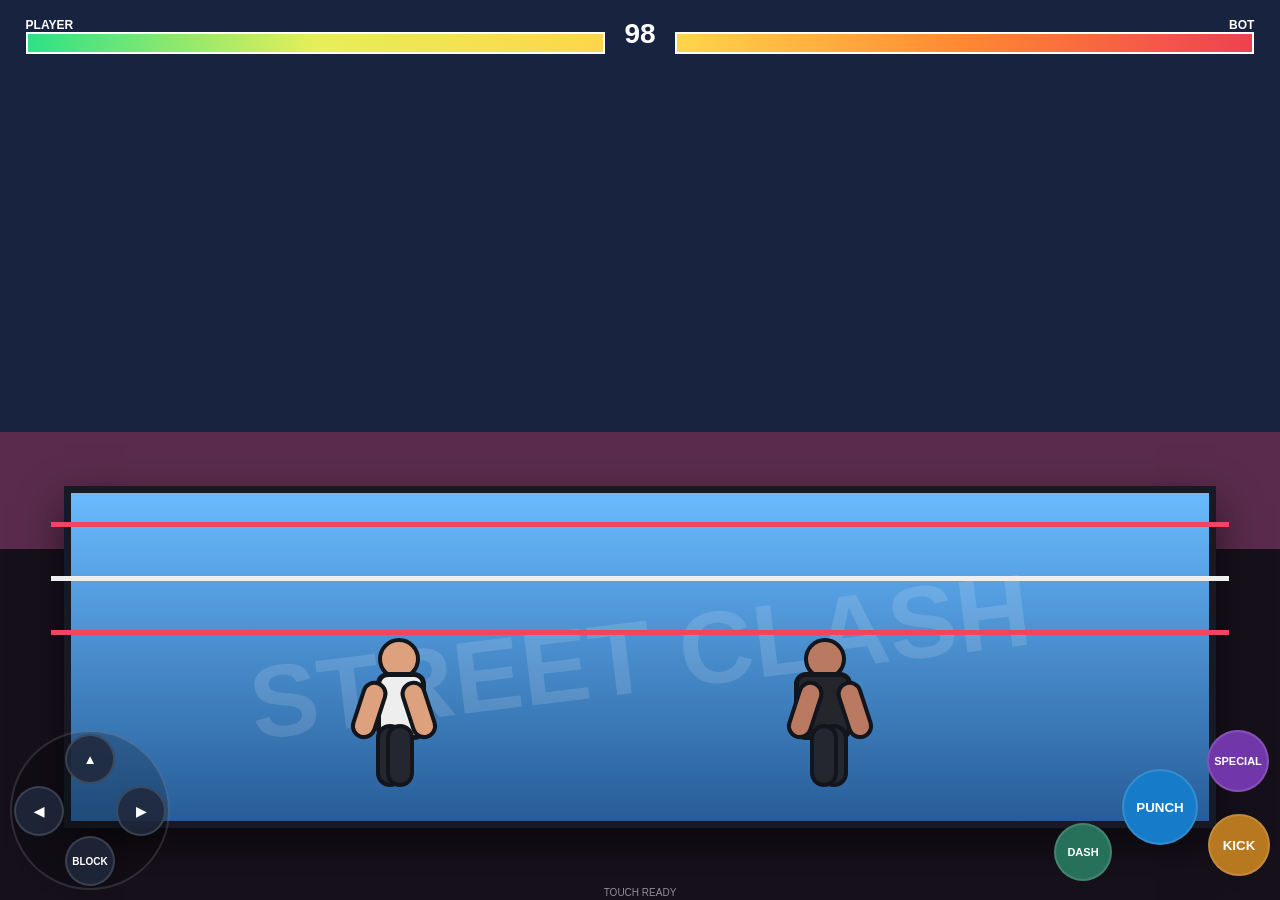
==== street-clash/play.html @ 2c6112df "Add robust Street Clash mobile play page" ====
<!doctype html><html><head><meta charset="utf-8"><meta name="viewport" content="width=device-width,initial-scale=1,maximum-scale=1,user-scalable=no"><title>Street Clash</title><style>html,body{margin:0;height:100%;overflow:hidden;background:#101522;font-family:Arial;touch-action:none}#g{position:fixed;inset:0;background:linear-gradient(#182340 0 48%,#5a2b4c 48% 61%,#16101a 61%);overflow:hidden}.ring{position:absolute;left:5%;right:5%;top:54%;bottom:8%;background:linear-gradient(#69baff,#275d98);border:7px solid #171925;box-shadow:0 18px 40px #0008}.ring:after{content:'STREET CLASH';position:absolute;left:50%;top:50%;transform:translate(-50%,-50%) rotate(-7deg);font:bold 8vw Arial;color:#fff2;white-space:nowrap}.rope{position:absolute;left:4%;right:4%;height:5px;background:#f04460;z-index:2}.r1{top:58%}.r2{top:64%;background:#eee}.r3{top:70%}.hud{position:absolute;left:2%;right:2%;top:2%;display:flex;gap:10px;color:#fff;font:bold 12px Arial;z-index:10}.side{flex:1}.side:last-child{text-align:right}.bar{height:18px;border:2px solid #fff;background:#111827}.hp{height:100%;width:100%;background:linear-gradient(90deg,#2ee186,#e6ef59,#ffd54b)}#bhp{margin-left:auto;background:linear-gradient(90deg,#ffd54b,#ff8833,#ef4050)}#t{width:50px;text-align:center;font-size:28px}.f{position:absolute;bottom:14%;width:72px;height:148px;z-index:5;transform-origin:50% 100%}.p{left:28%}.b{left:68%;transform:scaleX(-1)}.head{position:absolute;left:20px;top:12px;width:34px;height:34px;border-radius:50%;background:#dea17d;border:4px solid #12151c}.b .head{background:#b97a61}.body{position:absolute;left:18px;top:46px;width:40px;height:58px;border-radius:12px;background:#eee;border:5px solid #12151c}.b .body{left:14px;width:48px;background:#25262c}.arm,.leg{position:absolute;border:4px solid #12151c;border-radius:14px;transform-origin:50% 8px}.arm{top:55px;width:18px;height:52px;background:#dea17d}.b .arm{background:#b97a61}.a1{left:5px;transform:rotate(18deg)}.a2{right:5px;transform:rotate(-18deg)}.leg{top:98px;width:20px;height:55px;background:#242630}.l1{left:18px}.l2{right:16px}.punch .a2{transform:rotate(-90deg) translateY(40px);height:72px}.kick .l2{transform:rotate(-82deg) translateY(40px);height:78px}.block .a1{left:24px;top:45px;transform:rotate(-52deg)}.block .a2{right:24px;top:45px;transform:rotate(55deg)}.jump{animation:j .45s ease-out}@keyframes j{45%{margin-bottom:105px}}.hit{filter:brightness(2);animation:h .15s}@keyframes h{50%{margin-left:10px}}#msg{position:absolute;left:0;right:0;top:26%;text-align:center;color:#fff;font:bold 10vw Arial;text-shadow:0 4px #101420,0 0 16px #4bdcff;z-index:11;opacity:0}.shot{position:absolute;width:32px;height:32px;border-radius:50%;background:radial-gradient(circle,#fff 0 20%,#4bdcff 25% 50%,transparent 72%);z-index:8}.enemyshot{background:radial-gradient(circle,#fff 0 20%,#ffb64b 25% 50%,transparent 72%)}#c{position:absolute;inset:0;z-index:20;pointer-events:none}.pad{position:absolute;left:10px;bottom:10px;width:156px;height:156px;border-radius:50%;background:#0003;border:2px solid #fff2;pointer-events:auto}.acts{position:absolute;right:8px;bottom:8px;width:220px;height:170px;pointer-events:auto}.btn{position:absolute;border:0;border-radius:50%;color:#fff;font-weight:bold;background:#20283bdd;box-shadow:inset 0 0 0 2px #fff2;touch-action:none}.btn:active{filter:brightness(1.6)}#L{left:2px;top:54px;width:50px;height:50px}#R{right:2px;top:54px;width:50px;height:50px}#J{left:53px;top:2px;width:50px;height:50px}#BL{left:53px;bottom:2px;width:50px;height:50px;font-size:10px}#P{right:74px;top:47px;width:76px;height:76px;background:#167cc9}#K{right:2px;top:92px;width:62px;height:62px;background:#b87820}#S{right:3px;top:8px;width:62px;height:62px;background:#7137aa;font-size:11px}#D{left:2px;top:101px;width:58px;height:58px;background:#27715a;font-size:11px}#dbg{position:absolute;left:50%;bottom:2px;transform:translateX(-50%);color:#fff8;font-size:10px;z-index:30}@media(max-height:430px){.pad{transform:scale(.8);transform-origin:left bottom}.acts{transform:scale(.8);transform-origin:right bottom}}</style></head><body><div id="g"><div class="hud"><div class="side">PLAYER<div class="bar"><div id="php" class="hp"></div></div></div><div id="t">99</div><div class="side">BOT<div class="bar"><div id="bhp" class="hp"></div></div></div></div><div class="ring"></div><div class="rope r1"></div><div class="rope r2"></div><div class="rope r3"></div><div id="p" class="f p"><div class="head"></div><div class="body"></div><div class="arm a1"></div><div class="arm a2"></div><div class="leg l1"></div><div class="leg l2"></div></div><div id="b" class="f b"><div class="head"></div><div class="body"></div><div class="arm a1"></div><div class="arm a2"></div><div class="leg l1"></div><div class="leg l2"></div></div><div id="msg">FIGHT!</div><div id="c"><div class="pad"><button class="btn" id="L">◀</button><button class="btn" id="R">▶</button><button class="btn" id="J">▲</button><button class="btn" id="BL">BLOCK</button></div><div class="acts"><button class="btn" id="P">PUNCH</button><button class="btn" id="K">KICK</button><button class="btn" id="S">SPECIAL</button><button class="btn" id="D">DASH</button></div></div><div id="dbg">TOUCH READY</div></div><script>(function(){var pe=document.getElementById('p'),be=document.getElementById('b'),php=document.getElementById('php'),bhp=document.getElementById('bhp'),tm=document.getElementById('t'),msg=document.getElementById('msg'),g=document.getElementById('g'),dbg=document.getElementById('dbg');var P={x:28,hp:100,cool:0,atk:'',block:false,jump:false,hit:false},B={x:68,hp:100,cool:0,atk:'',block:false,hit:false};var held={L:false,R:false};var start=Date.now(),last=Date.now(),over=false;function show(s){msg.textContent=s;msg.style.opacity=1;setTimeout(function(){msg.style.opacity=0},700)}function draw(){pe.style.left=P.x+'%';be.style.left=B.x+'%';php.style.width=P.hp+'%';bhp.style.width=B.hp+'%';pe.classList.toggle('block',P.block);be.classList.toggle('block',B.block);if(P.x>B.x){pe.style.transform='scaleX(-1)';be.style.transform='scaleX(1)'}else{pe.style.transform='scaleX(1)';be.style.transform='scaleX(-1)'}}function damage(a,d,el,n){if(d.block)n=n*.25;d.hp=Math.max(0,d.hp-n);d.hit=true;el.classList.add('hit');setTimeout(function(){d.hit=false;el.classList.remove('hit')},150);if(d.hp<=0&&!over){over=true;show(a===P?'YOU WIN!':'BOT WINS!');setTimeout(reset,1600)}}function attack(a,d,el,type){if(over||a.cool>0||a.hit)return;a.atk=type;if(type==='punch')a.cool=.34;else if(type==='kick')a.cool=.48;else a.cool=.65;el.classList.add(type);var wait=180;if(type==='punch')wait=120;else if(type==='kick')wait=170;setTimeout(function(){if(over)return;if(type==='special'){projectile(a===P);return}var range=type==='punch'?13:17;if(Math.abs(a.x-d.x)<range)damage(a,d,d===P?pe:be,type==='punch'?8:12)},wait);setTimeout(function(){el.classList.remove(type)},420)}function projectile(fromP){var a=fromP?P:B,d=fromP?B:P,s=document.createElement('div');s.className='shot'+(fromP?'':' enemyshot');s.style.left=a.x+'%';s.style.bottom='31%';g.appendChild(s);var x=a.x,dir=d.x>x?1:-1;var iv=setInterval(function(){x+=dir*1.8;s.style.left=x+'%';if(Math.abs(x-d.x)<4){clearInterval(iv);s.remove();damage(a,d,fromP?be:pe,18)}else if(x<-5||x>105){clearInterval(iv);s.remove()}},18)}function jump(){if(P.jump||over)return;P.jump=true;pe.classList.add('jump');setTimeout(function(){P.jump=false;pe.classList.remove('jump')},460)}function reset(){P.x=28;P.hp=100;P.cool=0;P.atk='';P.block=false;P.hit=false;B.x=68;B.hp=100;B.cool=0;B.atk='';B.block=false;B.hit=false;start=Date.now();over=false;show('FIGHT!')}function ai(){if(over)return;var d=Math.abs(P.x-B.x);B.block=false;if(d>16){if(P.x>B.x)B.x+=1;else B.x-=1}else{var r=Math.random();if(P.atk&&r<.25)B.block=true;else if(r<.5)attack(B,P,be,'punch');else if(r<.82)attack(B,P,be,'kick');else if(r<.9)attack(B,P,be,'special')}}setInterval(ai,170);function loop(){var now=Date.now(),dt=(now-last)/1000;if(dt>.05)dt=.05;last=now;if(P.cool>0){P.cool-=dt;if(P.cool<=0)P.atk=''}if(B.cool>0){B.cool-=dt;if(B.cool<=0)B.atk=''}if(!over&&!P.atk&&!P.block){if(held.L)P.x-=25*dt;if(held.R)P.x+=25*dt;P.x=Math.max(7,Math.min(86,P.x))}if(!over){var sec=99-Math.floor((now-start)/1000);if(sec<0)sec=0;tm.textContent=sec;if(sec===0){over=true;show(P.hp===B.hp?'DRAW!':(P.hp>B.hp?'YOU WIN!':'BOT WINS!'));setTimeout(reset,1600)}}draw();requestAnimationFrame(loop)}function hold(id,key){var e=document.getElementById(id);function on(ev){ev.preventDefault();held[key]=true;dbg.textContent=id+' ON'}function off(ev){ev.preventDefault();held[key]=false}e.addEventListener('pointerdown',on);e.addEventListener('pointerup',off);e.addEventListener('pointercancel',off);e.addEventListener('touchstart',on,{passive:false});e.addEventListener('touchend',off,{passive:false});e.addEventListener('touchcancel',off,{passive:false})}function tap(id,fn){var e=document.getElementById(id),lock=false;function fire(ev){ev.preventDefault();if(lock)return;lock=true;setTimeout(function(){lock=false},80);fn();dbg.textContent=id}e.addEventListener('pointerdown',fire);e.addEventListener('touchstart',fire,{passive:false})}hold('L','L');hold('R','R');var bl=document.getElementById('BL');function bon(ev){ev.preventDefault();P.block=true}function boff(ev){ev.preventDefault();P.block=false}bl.addEventListener('pointerdown',bon);bl.addEventListener('pointerup',boff);bl.addEventListener('touchstart',bon,{passive:false});bl.addEventListener('touchend',boff,{passive:false});tap('J',jump);tap('P',function(){attack(P,B,pe,'punch')});tap('K',function(){attack(P,B,pe,'kick')});tap('S',function(){attack(P,B,pe,'special')});tap('D',function(){if(!over){P.x+=B.x>P.x?7:-7;P.x=Math.max(7,Math.min(86,P.x))}});window.addEventListener('error',function(e){dbg.textContent='ERR: '+e.message;dbg.style.color='#ff8080'});show('FIGHT!');draw();requestAnimationFrame(loop)})();</script></body></html>
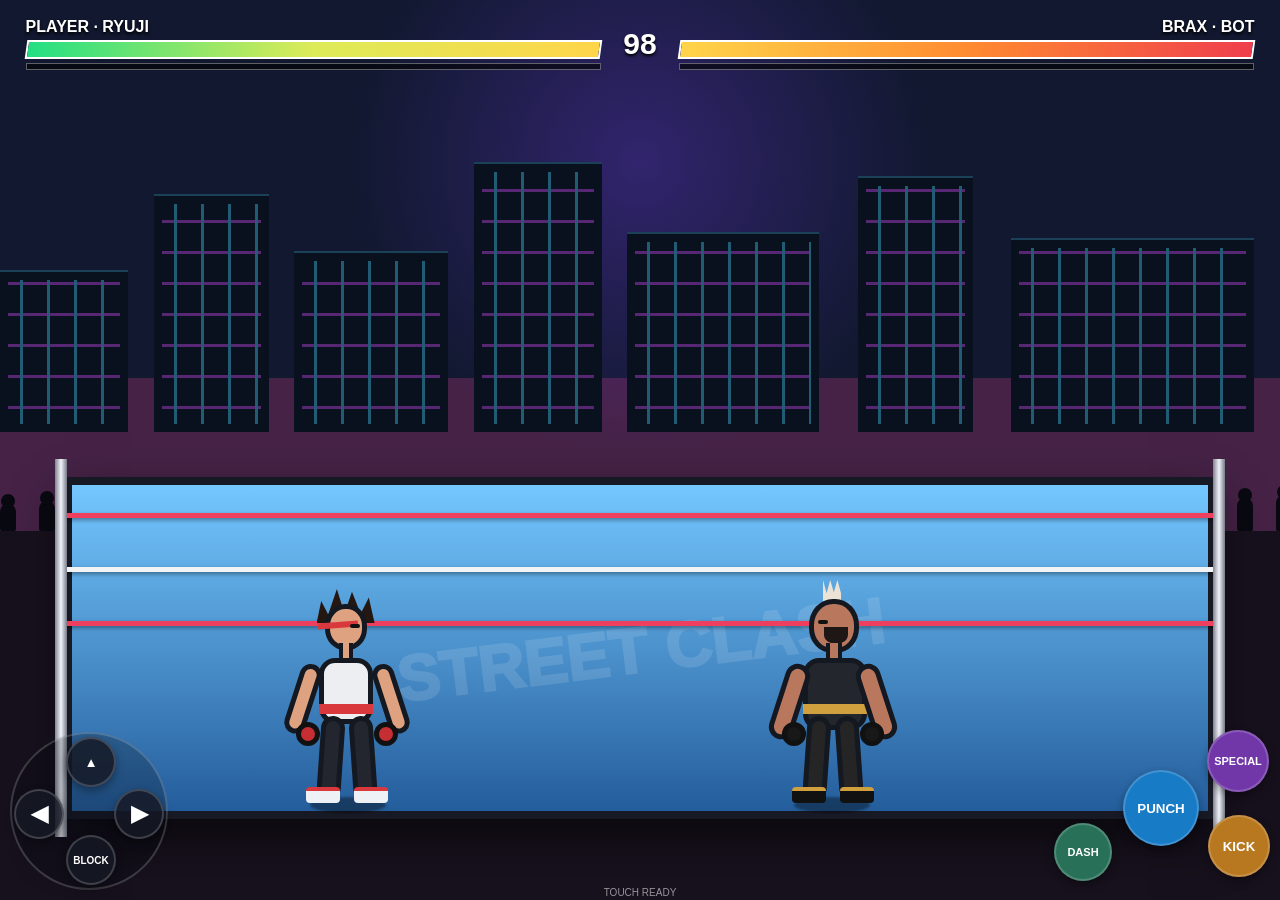
==== commit d2c1222e: "Upgrade Street Clash fighters and mobile controls" ====
--- a/street-clash/play.html
+++ b/street-clash/play.html
@@ -1 +1,66 @@
-<!doctype html><html><head><meta charset="utf-8"><meta name="viewport" content="width=device-width,initial-scale=1,maximum-scale=1,user-scalable=no"><title>Street Clash</title><style>html,body{margin:0;height:100%;overflow:hidden;background:#101522;font-family:Arial;touch-action:none}#g{position:fixed;inset:0;background:linear-gradient(#182340 0 48%,#5a2b4c 48% 61%,#16101a 61%);overflow:hidden}.ring{position:absolute;left:5%;right:5%;top:54%;bottom:8%;background:linear-gradient(#69baff,#275d98);border:7px solid #171925;box-shadow:0 18px 40px #0008}.ring:after{content:'STREET CLASH';position:absolute;left:50%;top:50%;transform:translate(-50%,-50%) rotate(-7deg);font:bold 8vw Arial;color:#fff2;white-space:nowrap}.rope{position:absolute;left:4%;right:4%;height:5px;background:#f04460;z-index:2}.r1{top:58%}.r2{top:64%;background:#eee}.r3{top:70%}.hud{position:absolute;left:2%;right:2%;top:2%;display:flex;gap:10px;color:#fff;font:bold 12px Arial;z-index:10}.side{flex:1}.side:last-child{text-align:right}.bar{height:18px;border:2px solid #fff;background:#111827}.hp{height:100%;width:100%;background:linear-gradient(90deg,#2ee186,#e6ef59,#ffd54b)}#bhp{margin-left:auto;background:linear-gradient(90deg,#ffd54b,#ff8833,#ef4050)}#t{width:50px;text-align:center;font-size:28px}.f{position:absolute;bottom:14%;width:72px;height:148px;z-index:5;transform-origin:50% 100%}.p{left:28%}.b{left:68%;transform:scaleX(-1)}.head{position:absolute;left:20px;top:12px;width:34px;height:34px;border-radius:50%;background:#dea17d;border:4px solid #12151c}.b .head{background:#b97a61}.body{position:absolute;left:18px;top:46px;width:40px;height:58px;border-radius:12px;background:#eee;border:5px solid #12151c}.b .body{left:14px;width:48px;background:#25262c}.arm,.leg{position:absolute;border:4px solid #12151c;border-radius:14px;transform-origin:50% 8px}.arm{top:55px;width:18px;height:52px;background:#dea17d}.b .arm{background:#b97a61}.a1{left:5px;transform:rotate(18deg)}.a2{right:5px;transform:rotate(-18deg)}.leg{top:98px;width:20px;height:55px;background:#242630}.l1{left:18px}.l2{right:16px}.punch .a2{transform:rotate(-90deg) translateY(40px);height:72px}.kick .l2{transform:rotate(-82deg) translateY(40px);height:78px}.block .a1{left:24px;top:45px;transform:rotate(-52deg)}.block .a2{right:24px;top:45px;transform:rotate(55deg)}.jump{animation:j .45s ease-out}@keyframes j{45%{margin-bottom:105px}}.hit{filter:brightness(2);animation:h .15s}@keyframes h{50%{margin-left:10px}}#msg{position:absolute;left:0;right:0;top:26%;text-align:center;color:#fff;font:bold 10vw Arial;text-shadow:0 4px #101420,0 0 16px #4bdcff;z-index:11;opacity:0}.shot{position:absolute;width:32px;height:32px;border-radius:50%;background:radial-gradient(circle,#fff 0 20%,#4bdcff 25% 50%,transparent 72%);z-index:8}.enemyshot{background:radial-gradient(circle,#fff 0 20%,#ffb64b 25% 50%,transparent 72%)}#c{position:absolute;inset:0;z-index:20;pointer-events:none}.pad{position:absolute;left:10px;bottom:10px;width:156px;height:156px;border-radius:50%;background:#0003;border:2px solid #fff2;pointer-events:auto}.acts{position:absolute;right:8px;bottom:8px;width:220px;height:170px;pointer-events:auto}.btn{position:absolute;border:0;border-radius:50%;color:#fff;font-weight:bold;background:#20283bdd;box-shadow:inset 0 0 0 2px #fff2;touch-action:none}.btn:active{filter:brightness(1.6)}#L{left:2px;top:54px;width:50px;height:50px}#R{right:2px;top:54px;width:50px;height:50px}#J{left:53px;top:2px;width:50px;height:50px}#BL{left:53px;bottom:2px;width:50px;height:50px;font-size:10px}#P{right:74px;top:47px;width:76px;height:76px;background:#167cc9}#K{right:2px;top:92px;width:62px;height:62px;background:#b87820}#S{right:3px;top:8px;width:62px;height:62px;background:#7137aa;font-size:11px}#D{left:2px;top:101px;width:58px;height:58px;background:#27715a;font-size:11px}#dbg{position:absolute;left:50%;bottom:2px;transform:translateX(-50%);color:#fff8;font-size:10px;z-index:30}@media(max-height:430px){.pad{transform:scale(.8);transform-origin:left bottom}.acts{transform:scale(.8);transform-origin:right bottom}}</style></head><body><div id="g"><div class="hud"><div class="side">PLAYER<div class="bar"><div id="php" class="hp"></div></div></div><div id="t">99</div><div class="side">BOT<div class="bar"><div id="bhp" class="hp"></div></div></div></div><div class="ring"></div><div class="rope r1"></div><div class="rope r2"></div><div class="rope r3"></div><div id="p" class="f p"><div class="head"></div><div class="body"></div><div class="arm a1"></div><div class="arm a2"></div><div class="leg l1"></div><div class="leg l2"></div></div><div id="b" class="f b"><div class="head"></div><div class="body"></div><div class="arm a1"></div><div class="arm a2"></div><div class="leg l1"></div><div class="leg l2"></div></div><div id="msg">FIGHT!</div><div id="c"><div class="pad"><button class="btn" id="L">◀</button><button class="btn" id="R">▶</button><button class="btn" id="J">▲</button><button class="btn" id="BL">BLOCK</button></div><div class="acts"><button class="btn" id="P">PUNCH</button><button class="btn" id="K">KICK</button><button class="btn" id="S">SPECIAL</button><button class="btn" id="D">DASH</button></div></div><div id="dbg">TOUCH READY</div></div><script>(function(){var pe=document.getElementById('p'),be=document.getElementById('b'),php=document.getElementById('php'),bhp=document.getElementById('bhp'),tm=document.getElementById('t'),msg=document.getElementById('msg'),g=document.getElementById('g'),dbg=document.getElementById('dbg');var P={x:28,hp:100,cool:0,atk:'',block:false,jump:false,hit:false},B={x:68,hp:100,cool:0,atk:'',block:false,hit:false};var held={L:false,R:false};var start=Date.now(),last=Date.now(),over=false;function show(s){msg.textContent=s;msg.style.opacity=1;setTimeout(function(){msg.style.opacity=0},700)}function draw(){pe.style.left=P.x+'%';be.style.left=B.x+'%';php.style.width=P.hp+'%';bhp.style.width=B.hp+'%';pe.classList.toggle('block',P.block);be.classList.toggle('block',B.block);if(P.x>B.x){pe.style.transform='scaleX(-1)';be.style.transform='scaleX(1)'}else{pe.style.transform='scaleX(1)';be.style.transform='scaleX(-1)'}}function damage(a,d,el,n){if(d.block)n=n*.25;d.hp=Math.max(0,d.hp-n);d.hit=true;el.classList.add('hit');setTimeout(function(){d.hit=false;el.classList.remove('hit')},150);if(d.hp<=0&&!over){over=true;show(a===P?'YOU WIN!':'BOT WINS!');setTimeout(reset,1600)}}function attack(a,d,el,type){if(over||a.cool>0||a.hit)return;a.atk=type;if(type==='punch')a.cool=.34;else if(type==='kick')a.cool=.48;else a.cool=.65;el.classList.add(type);var wait=180;if(type==='punch')wait=120;else if(type==='kick')wait=170;setTimeout(function(){if(over)return;if(type==='special'){projectile(a===P);return}var range=type==='punch'?13:17;if(Math.abs(a.x-d.x)<range)damage(a,d,d===P?pe:be,type==='punch'?8:12)},wait);setTimeout(function(){el.classList.remove(type)},420)}function projectile(fromP){var a=fromP?P:B,d=fromP?B:P,s=document.createElement('div');s.className='shot'+(fromP?'':' enemyshot');s.style.left=a.x+'%';s.style.bottom='31%';g.appendChild(s);var x=a.x,dir=d.x>x?1:-1;var iv=setInterval(function(){x+=dir*1.8;s.style.left=x+'%';if(Math.abs(x-d.x)<4){clearInterval(iv);s.remove();damage(a,d,fromP?be:pe,18)}else if(x<-5||x>105){clearInterval(iv);s.remove()}},18)}function jump(){if(P.jump||over)return;P.jump=true;pe.classList.add('jump');setTimeout(function(){P.jump=false;pe.classList.remove('jump')},460)}function reset(){P.x=28;P.hp=100;P.cool=0;P.atk='';P.block=false;P.hit=false;B.x=68;B.hp=100;B.cool=0;B.atk='';B.block=false;B.hit=false;start=Date.now();over=false;show('FIGHT!')}function ai(){if(over)return;var d=Math.abs(P.x-B.x);B.block=false;if(d>16){if(P.x>B.x)B.x+=1;else B.x-=1}else{var r=Math.random();if(P.atk&&r<.25)B.block=true;else if(r<.5)attack(B,P,be,'punch');else if(r<.82)attack(B,P,be,'kick');else if(r<.9)attack(B,P,be,'special')}}setInterval(ai,170);function loop(){var now=Date.now(),dt=(now-last)/1000;if(dt>.05)dt=.05;last=now;if(P.cool>0){P.cool-=dt;if(P.cool<=0)P.atk=''}if(B.cool>0){B.cool-=dt;if(B.cool<=0)B.atk=''}if(!over&&!P.atk&&!P.block){if(held.L)P.x-=25*dt;if(held.R)P.x+=25*dt;P.x=Math.max(7,Math.min(86,P.x))}if(!over){var sec=99-Math.floor((now-start)/1000);if(sec<0)sec=0;tm.textContent=sec;if(sec===0){over=true;show(P.hp===B.hp?'DRAW!':(P.hp>B.hp?'YOU WIN!':'BOT WINS!'));setTimeout(reset,1600)}}draw();requestAnimationFrame(loop)}function hold(id,key){var e=document.getElementById(id);function on(ev){ev.preventDefault();held[key]=true;dbg.textContent=id+' ON'}function off(ev){ev.preventDefault();held[key]=false}e.addEventListener('pointerdown',on);e.addEventListener('pointerup',off);e.addEventListener('pointercancel',off);e.addEventListener('touchstart',on,{passive:false});e.addEventListener('touchend',off,{passive:false});e.addEventListener('touchcancel',off,{passive:false})}function tap(id,fn){var e=document.getElementById(id),lock=false;function fire(ev){ev.preventDefault();if(lock)return;lock=true;setTimeout(function(){lock=false},80);fn();dbg.textContent=id}e.addEventListener('pointerdown',fire);e.addEventListener('touchstart',fire,{passive:false})}hold('L','L');hold('R','R');var bl=document.getElementById('BL');function bon(ev){ev.preventDefault();P.block=true}function boff(ev){ev.preventDefault();P.block=false}bl.addEventListener('pointerdown',bon);bl.addEventListener('pointerup',boff);bl.addEventListener('touchstart',bon,{passive:false});bl.addEventListener('touchend',boff,{passive:false});tap('J',jump);tap('P',function(){attack(P,B,pe,'punch')});tap('K',function(){attack(P,B,pe,'kick')});tap('S',function(){attack(P,B,pe,'special')});tap('D',function(){if(!over){P.x+=B.x>P.x?7:-7;P.x=Math.max(7,Math.min(86,P.x))}});window.addEventListener('error',function(e){dbg.textContent='ERR: '+e.message;dbg.style.color='#ff8080'});show('FIGHT!');draw();requestAnimationFrame(loop)})();</script></body></html>+<!doctype html>
+<html lang="it">
+<head>
+<meta charset="utf-8">
+<meta name="viewport" content="width=device-width,initial-scale=1,maximum-scale=1,user-scalable=no,viewport-fit=cover">
+<title>Street Clash Characters</title>
+<style>
+*{box-sizing:border-box;-webkit-tap-highlight-color:transparent;user-select:none}
+html,body{margin:0;width:100%;height:100%;overflow:hidden;background:#0b0d16;font-family:Arial,Helvetica,sans-serif;touch-action:none}
+#game{
+  position:fixed;inset:0;overflow:hidden;
+  background:
+    radial-gradient(circle at 50% 18%,rgba(125,65,255,.30),transparent 30%),
+    linear-gradient(#11182f 0 42%, #452246 42% 59%, #17111d 59% 100%);
+}
+.city{position:absolute;left:0;right:0;top:18%;height:30%}
+.bld{position:absolute;bottom:0;background:#09111f;border-top:2px solid rgba(78,208,255,.25)}
+.bld:before{content:"";position:absolute;inset:8px;opacity:.38;background:repeating-linear-gradient(90deg,transparent 0 12px,#49d4ff 12px 15px,transparent 15px 27px),repeating-linear-gradient(0deg,transparent 0 15px,#d64dff 15px 18px,transparent 18px 31px)}
+#crowd{position:absolute;left:0;right:0;top:42%;height:17%;overflow:hidden}
+.person{position:absolute;bottom:0;width:16px;height:34px;background:#090a11;border-radius:8px 8px 2px 2px}
+.person:before{content:"";position:absolute;left:1px;top:-10px;width:14px;height:14px;border-radius:50%;background:#090a11}
+#ring{position:absolute;left:5%;right:5%;top:53%;bottom:9%;background:linear-gradient(#74c7ff,#245d9b);border:8px solid #171925;box-shadow:0 22px 45px rgba(0,0,0,.55)}
+#ring:after{content:"STREET CLASH";position:absolute;left:50%;top:51%;transform:translate(-50%,-50%) rotate(-7deg);font-size:clamp(28px,7vw,64px);font-weight:1000;color:rgba(255,255,255,.12);white-space:nowrap}
+.rope{position:absolute;left:5%;right:5%;height:5px;z-index:4;box-shadow:0 2px 4px rgba(0,0,0,.4)}
+.r1{top:57%;background:#ef3f5e}.r2{top:63%;background:#f1f3f5}.r3{top:69%;background:#ef3f5e}
+.post{position:absolute;top:51%;bottom:7%;width:12px;background:linear-gradient(90deg,#81848e,#f0f3f9,#777b87);z-index:4}.pl{left:4.3%}.pr{right:4.3%}
+#hud{position:absolute;left:2%;right:2%;top:2%;z-index:30;display:flex;gap:10px;align-items:center;color:#fff;font-weight:900;text-shadow:0 2px 3px #000}.side{flex:1}.right{text-align:right}.label{font-size:clamp(10px,2.4vw,16px);margin-bottom:4px}.bar{height:19px;background:#171b25;border:2px solid #fff;overflow:hidden;transform:skewX(-8deg)}.fill{height:100%;width:100%;background:linear-gradient(90deg,#23df83,#ddeb58,#ffd54a)}#bf{margin-left:auto;background:linear-gradient(90deg,#ffd54a,#ff8b31,#ef3f4d)}.energy{height:7px;margin-top:4px;background:rgba(0,0,0,.6);border:1px solid rgba(255,255,255,.35);overflow:hidden}.energyfill{height:100%;width:0;background:linear-gradient(90deg,#4ad8ff,#8c5bff)}#timer{width:58px;text-align:center;font-size:30px}#msg{position:absolute;left:0;right:0;top:25%;z-index:40;text-align:center;color:#fff;font-size:clamp(38px,9vw,72px);font-weight:1000;text-shadow:0 4px 0 #121525,0 0 18px #50d7ff;pointer-events:none;opacity:0;transition:opacity .18s}
+.fighter{position:absolute;width:130px;height:230px;bottom:10%;left:22%;z-index:12;transform-origin:50% 100%}.fighter.bot{left:66%;transform:scaleX(-1)}.shadow{position:absolute;left:28px;bottom:-3px;width:76px;height:16px;border-radius:50%;background:rgba(0,0,0,.36);filter:blur(1px)}.torso{position:absolute;left:37px;top:78px;width:54px;height:66px;border-radius:16px;background:#eceef1;border:5px solid #141821}.bot .torso{left:31px;width:64px;height:72px;background:#24262d}.chestStripe{position:absolute;left:37px;top:124px;width:54px;height:10px;background:#d9383d}.bot .chestStripe{left:31px;width:64px;background:#d0a03f}.neck{position:absolute;left:57px;top:63px;width:14px;height:20px;background:#dea280;border-left:4px solid #141821;border-right:4px solid #141821}.bot .neck{left:56px;width:16px;background:#b9785e}.head{position:absolute;left:43px;top:24px;width:42px;height:46px;border-radius:48% 48% 46% 46%;background:#dea280;border:5px solid #141821}.bot .head{left:39px;top:19px;width:50px;height:54px;background:#b9785e}.eye{position:absolute;left:68px;top:44px;width:10px;height:4px;background:#111;border-radius:3px}.bot .eye{left:70px;top:40px}.hair{position:absolute;left:35px;top:9px;width:58px;height:34px;background:#241712;clip-path:polygon(0 100%,8% 35%,20% 75%,35% 0,48% 72%,61% 8%,76% 73%,90% 25%,100% 100%)}.bot .hair{left:57px;top:0;width:18px;height:44px;background:#ece2d5;clip-path:polygon(0 100%,0 30%,20% 0,40% 28%,60% 0,80% 30%,100% 0,100% 100%)}.headband{position:absolute;left:36px;top:42px;width:40px;height:6px;background:#d9383d;transform:rotate(-4deg)}.bot .headband{display:none}.beard{position:absolute;left:50px;top:47px;width:24px;height:17px;background:#1f1715;border-radius:0 0 18px 18px / 0 0 14px 14px;display:none}.bot .beard{display:block}.arm{position:absolute;width:22px;height:72px;background:#dea280;border:5px solid #141821;border-radius:18px;transform-origin:50% 10px}.bot .arm{background:#b9785e;width:25px;height:78px}.a1{left:18px;top:84px;transform:rotate(18deg)}.a2{right:18px;top:84px;transform:rotate(-18deg)}.glove{position:absolute;width:24px;height:24px;border-radius:50%;background:#c52f34;border:5px solid #111;top:142px}.g1{left:14px}.g2{right:14px}.bot .glove{background:#181818}.leg{position:absolute;width:24px;height:84px;background:#23262e;border:5px solid #141821;border-radius:18px;top:136px;transform-origin:50% 12px}.l1{left:39px;transform:rotate(4deg)}.l2{right:39px;transform:rotate(-4deg)}.bot .leg{background:#252525}.shoe{position:absolute;width:34px;height:16px;border-radius:4px;background:#eef1f5;top:207px;border-top:4px solid #d9383d}.s1{left:24px}.s2{right:24px}.bot .shoe{background:#111;border-top-color:#d0a03f}
+.fighter.faceLeft{transform:scaleX(-1)}.fighter.hit{filter:brightness(1.65);animation:hitFlash .14s linear}@keyframes hitFlash{35%{margin-left:8px}70%{margin-left:-6px}}.fighter.jump{animation:jumpAnim .46s ease-out}@keyframes jumpAnim{45%{margin-bottom:110px}}.fighter.blocking .a1{left:40px;top:78px;transform:rotate(-60deg)}.fighter.blocking .a2{right:40px;top:78px;transform:rotate(60deg)}.fighter.punch .a2{right:6px;top:72px;height:82px;transform:rotate(-92deg)}.fighter.kick .l2{right:12px;top:126px;height:96px;transform:rotate(-82deg)}.fighter.special{filter:drop-shadow(0 0 12px #52d7ff) brightness(1.14)}.fighter.bot.special{filter:drop-shadow(0 0 12px #ffb54b) brightness(1.14)}.shot{position:absolute;width:34px;height:34px;border-radius:50%;z-index:18;background:radial-gradient(circle,#fff 0 18%,#52d7ff 25% 48%,rgba(82,215,255,0) 70%)}.shot.botshot{background:radial-gradient(circle,#fff 0 18%,#ffb44b 25% 48%,rgba(255,180,75,0) 70%)}
+#controls{position:absolute;inset:0;z-index:50;pointer-events:none}.pad{position:absolute;left:10px;bottom:max(10px,env(safe-area-inset-bottom));width:158px;height:158px;border-radius:50%;background:rgba(8,12,19,.24);border:2px solid rgba(255,255,255,.18);pointer-events:auto}.acts{position:absolute;right:8px;bottom:max(8px,env(safe-area-inset-bottom));width:220px;height:170px;pointer-events:auto}.c{position:absolute;border:0;border-radius:50%;color:#fff;font-weight:900;background:rgba(21,25,36,.84);box-shadow:inset 0 0 0 2px rgba(255,255,255,.18),0 4px 8px rgba(0,0,0,.35);touch-action:none}.c:active,.on{filter:brightness(1.45);transform:scale(.94)}#L{left:2px;top:55px;width:50px;height:50px;font-size:22px}#R{right:2px;top:55px;width:50px;height:50px;font-size:22px}#J{left:54px;top:3px;width:50px;height:50px}#BL{left:54px;bottom:3px;width:50px;height:50px;font-size:10px}#P{right:73px;top:48px;width:76px;height:76px;background:#187bc6}#K{right:2px;top:93px;width:62px;height:62px;background:#b87820}#S{right:3px;top:8px;width:62px;height:62px;background:#7137a9;font-size:11px}#D{left:2px;top:101px;width:58px;height:58px;background:#287158;font-size:11px}#dbg{position:absolute;left:50%;bottom:2px;transform:translateX(-50%);z-index:70;color:rgba(255,255,255,.55);font-size:10px}@media(max-height:430px){.pad{transform:scale(.8);transform-origin:left bottom}.acts{transform:scale(.8);transform-origin:right bottom}.fighter{transform:scale(.88);transform-origin:50% 100%}.fighter.bot{transform:scale(.88) scaleX(-1)}}
+</style>
+</head>
+<body>
+<div id="game">
+  <div id="hud"><div class="side"><div class="label">PLAYER · RYUJI</div><div class="bar"><div id="pf" class="fill"></div></div><div class="energy"><div id="pe" class="energyfill"></div></div></div><div id="timer">99</div><div class="side right"><div class="label">BRAX · BOT</div><div class="bar"><div id="bf" class="fill"></div></div><div class="energy"><div id="be" class="energyfill"></div></div></div></div>
+  <div class="city"><div class="bld" style="left:0;width:10%;height:60%"></div><div class="bld" style="left:12%;width:9%;height:88%"></div><div class="bld" style="left:23%;width:12%;height:67%"></div><div class="bld" style="left:37%;width:10%;height:100%"></div><div class="bld" style="left:49%;width:15%;height:74%"></div><div class="bld" style="left:67%;width:9%;height:95%"></div><div class="bld" style="left:79%;width:19%;height:72%"></div></div>
+  <div id="crowd"></div><div id="ring"></div><div class="rope r1"></div><div class="rope r2"></div><div class="rope r3"></div><div class="post pl"></div><div class="post pr"></div>
+  <div id="p" class="fighter"><div class="shadow"></div><div class="hair"></div><div class="head"></div><div class="headband"></div><div class="eye"></div><div class="neck"></div><div class="torso"></div><div class="chestStripe"></div><div class="arm a1"></div><div class="arm a2"></div><div class="glove g1"></div><div class="glove g2"></div><div class="leg l1"></div><div class="leg l2"></div><div class="shoe s1"></div><div class="shoe s2"></div></div>
+  <div id="b" class="fighter bot"><div class="shadow"></div><div class="hair"></div><div class="head"></div><div class="beard"></div><div class="eye"></div><div class="neck"></div><div class="torso"></div><div class="chestStripe"></div><div class="arm a1"></div><div class="arm a2"></div><div class="glove g1"></div><div class="glove g2"></div><div class="leg l1"></div><div class="leg l2"></div><div class="shoe s1"></div><div class="shoe s2"></div></div>
+  <div id="msg">FIGHT!</div>
+  <div id="controls"><div class="pad"><button class="c" id="L">◀</button><button class="c" id="R">▶</button><button class="c" id="J">▲</button><button class="c" id="BL">BLOCK</button></div><div class="acts"><button class="c" id="P">PUNCH</button><button class="c" id="K">KICK</button><button class="c" id="S">SPECIAL</button><button class="c" id="D">DASH</button></div></div><div id="dbg">TOUCH READY</div>
+</div>
+<script>
+(function(){
+"use strict";
+var pe=document.getElementById("p"),be=document.getElementById("b"),pf=document.getElementById("pf"),bf=document.getElementById("bf"),pef=document.getElementById("pe"),bef=document.getElementById("be"),tm=document.getElementById("timer"),msg=document.getElementById("msg"),dbg=document.getElementById("dbg"),game=document.getElementById("game");
+var P={x:22,hp:100,en:0,cool:0,atk:"",block:false,jump:false,hit:false},B={x:66,hp:100,en:0,cool:0,atk:"",block:false,jump:false,hit:false},held={L:false,R:false},start=Date.now(),over=false,last=Date.now();
+function crowd(){var c=document.getElementById("crowd");for(var i=0;i<34;i++){var d=document.createElement("div");d.className="person";d.style.left=(i*3.02)+"%";d.style.height=(27+(i%5)*3)+"px";c.appendChild(d)}}crowd();
+function show(t){msg.textContent=t;msg.style.opacity="1";setTimeout(function(){msg.style.opacity="0"},700)}show("FIGHT!");
+function render(){pe.style.left=P.x+"%";be.style.left=B.x+"%";pf.style.width=P.hp+"%";bf.style.width=B.hp+"%";pef.style.width=P.en+"%";bef.style.width=B.en+"%";pe.classList.toggle("blocking",P.block);be.classList.toggle("blocking",B.block);if(P.x>B.x){pe.classList.add("faceLeft");be.classList.remove("faceLeft")}else{pe.classList.remove("faceLeft");be.classList.add("faceLeft")}}
+function dmg(a,d,el,n){var val=d.block?n*.25:n;d.hp=Math.max(0,d.hp-val);a.en=Math.min(100,a.en+(d.block?4:10));d.en=Math.min(100,d.en+4);d.hit=true;el.classList.add("hit");setTimeout(function(){d.hit=false;el.classList.remove("hit")},160);if(d.hp<=0&&!over){over=true;show(a===P?"YOU WIN!":"BOT WINS!");setTimeout(reset,1600)}}
+function shot(fromP){var a=fromP?P:B,d=fromP?B:P,target=fromP?be:pe,s=document.createElement("div");s.className="shot"+(fromP?"":" botshot");s.style.left=a.x+"%";s.style.bottom="30%";game.appendChild(s);var x=a.x,dir=d.x>x?1:-1,iv=setInterval(function(){x+=dir*1.8;s.style.left=x+"%";if(Math.abs(x-d.x)<4){clearInterval(iv);s.remove();dmg(a,d,target,18)}else if(x<-5||x>105){clearInterval(iv);s.remove()}},18)}
+function atk(a,d,el,type){if(over||a.cool>0||a.hit)return;if(type==="special"&&a.en<40)return;if(type==="special")a.en-=40;a.atk=type;a.cool=type==="punch"?.34:(type==="kick"?.48:.65);el.classList.add(type);setTimeout(function(){if(over)return;var dist=Math.abs(a.x-d.x),range=type==="punch"?13:(type==="kick"?17:99);if(type==="special")shot(a===P);else if(dist<range)dmg(a,d,d===P?pe:be,type==="punch"?8:12)},type==="punch"?120:(type==="kick"?170:180));setTimeout(function(){el.classList.remove(type)},420)}
+function jump(){if(P.jump||over)return;P.jump=true;pe.classList.add("jump");setTimeout(function(){P.jump=false;pe.classList.remove("jump")},460)}
+function dash(){if(over)return;P.x+=B.x>P.x?7:-7;P.x=Math.max(7,Math.min(86,P.x))}
+function reset(){P.x=22;P.hp=100;P.en=0;P.cool=0;P.atk="";P.block=false;P.hit=false;P.jump=false;B.x=66;B.hp=100;B.en=0;B.cool=0;B.atk="";B.block=false;B.hit=false;start=Date.now();over=false;show("FIGHT!")}
+function botAI(){if(over)return;var dist=Math.abs(P.x-B.x);B.block=false;if(dist>16){B.x+=P.x>B.x?1:-1}else{var r=Math.random();if(P.atk&&r<.25)B.block=true;else if(B.en>=40&&r<.10)atk(B,P,be,"special");else if(r<.48)atk(B,P,be,"punch");else if(r<.80)atk(B,P,be,"kick");else if(r<.88)B.block=true}}setInterval(botAI,170);
+function loop(){var now=Date.now(),dt=Math.min(.05,(now-last)/1000);last=now;if(P.cool>0){P.cool-=dt;if(P.cool<=0)P.atk=""}if(B.cool>0){B.cool-=dt;if(B.cool<=0)B.atk=""}if(!over&&!P.atk&&!P.block){if(held.L)P.x-=24*dt;if(held.R)P.x+=24*dt;P.x=Math.max(7,Math.min(86,P.x))}if(!over){var t=Math.max(0,99-Math.floor((now-start)/1000));tm.textContent=t;if(t===0){over=true;show(P.hp===B.hp?"DRAW!":(P.hp>B.hp?"YOU WIN!":"BOT WINS!"));setTimeout(reset,1600)}}render();requestAnimationFrame(loop)}requestAnimationFrame(loop);
+function hold(id,key){var e=document.getElementById(id);function on(ev){ev.preventDefault();held[key]=true;e.classList.add("on");dbg.textContent=id+" ON"}function off(ev){ev.preventDefault();held[key]=false;e.classList.remove("on")}e.addEventListener("pointerdown",on);e.addEventListener("pointerup",off);e.addEventListener("pointercancel",off);e.addEventListener("touchstart",on,{passive:false});e.addEventListener("touchend",off,{passive:false});e.addEventListener("touchcancel",off,{passive:false})}hold("L","L");hold("R","R");
+(function(){var e=document.getElementById("BL");function on(ev){ev.preventDefault();P.block=true;e.classList.add("on")}function off(ev){ev.preventDefault();P.block=false;e.classList.remove("on")}e.addEventListener("pointerdown",on);e.addEventListener("pointerup",off);e.addEventListener("pointercancel",off);e.addEventListener("touchstart",on,{passive:false});e.addEventListener("touchend",off,{passive:false});e.addEventListener("touchcancel",off,{passive:false})})();
+function tap(id,fn){var e=document.getElementById(id),lock=false;function fire(ev){ev.preventDefault();if(lock)return;lock=true;setTimeout(function(){lock=false},80);fn();dbg.textContent=id}e.addEventListener("pointerdown",fire);e.addEventListener("touchstart",fire,{passive:false})}tap("J",jump);tap("P",function(){atk(P,B,pe,"punch")});tap("K",function(){atk(P,B,pe,"kick")});tap("S",function(){atk(P,B,pe,"special")});tap("D",dash);
+window.addEventListener("error",function(e){dbg.textContent="JS ERROR: "+(e.message||"unknown");dbg.style.color="#ff8c8c"});render();
+})();
+</script>
+</body>
+</html>
